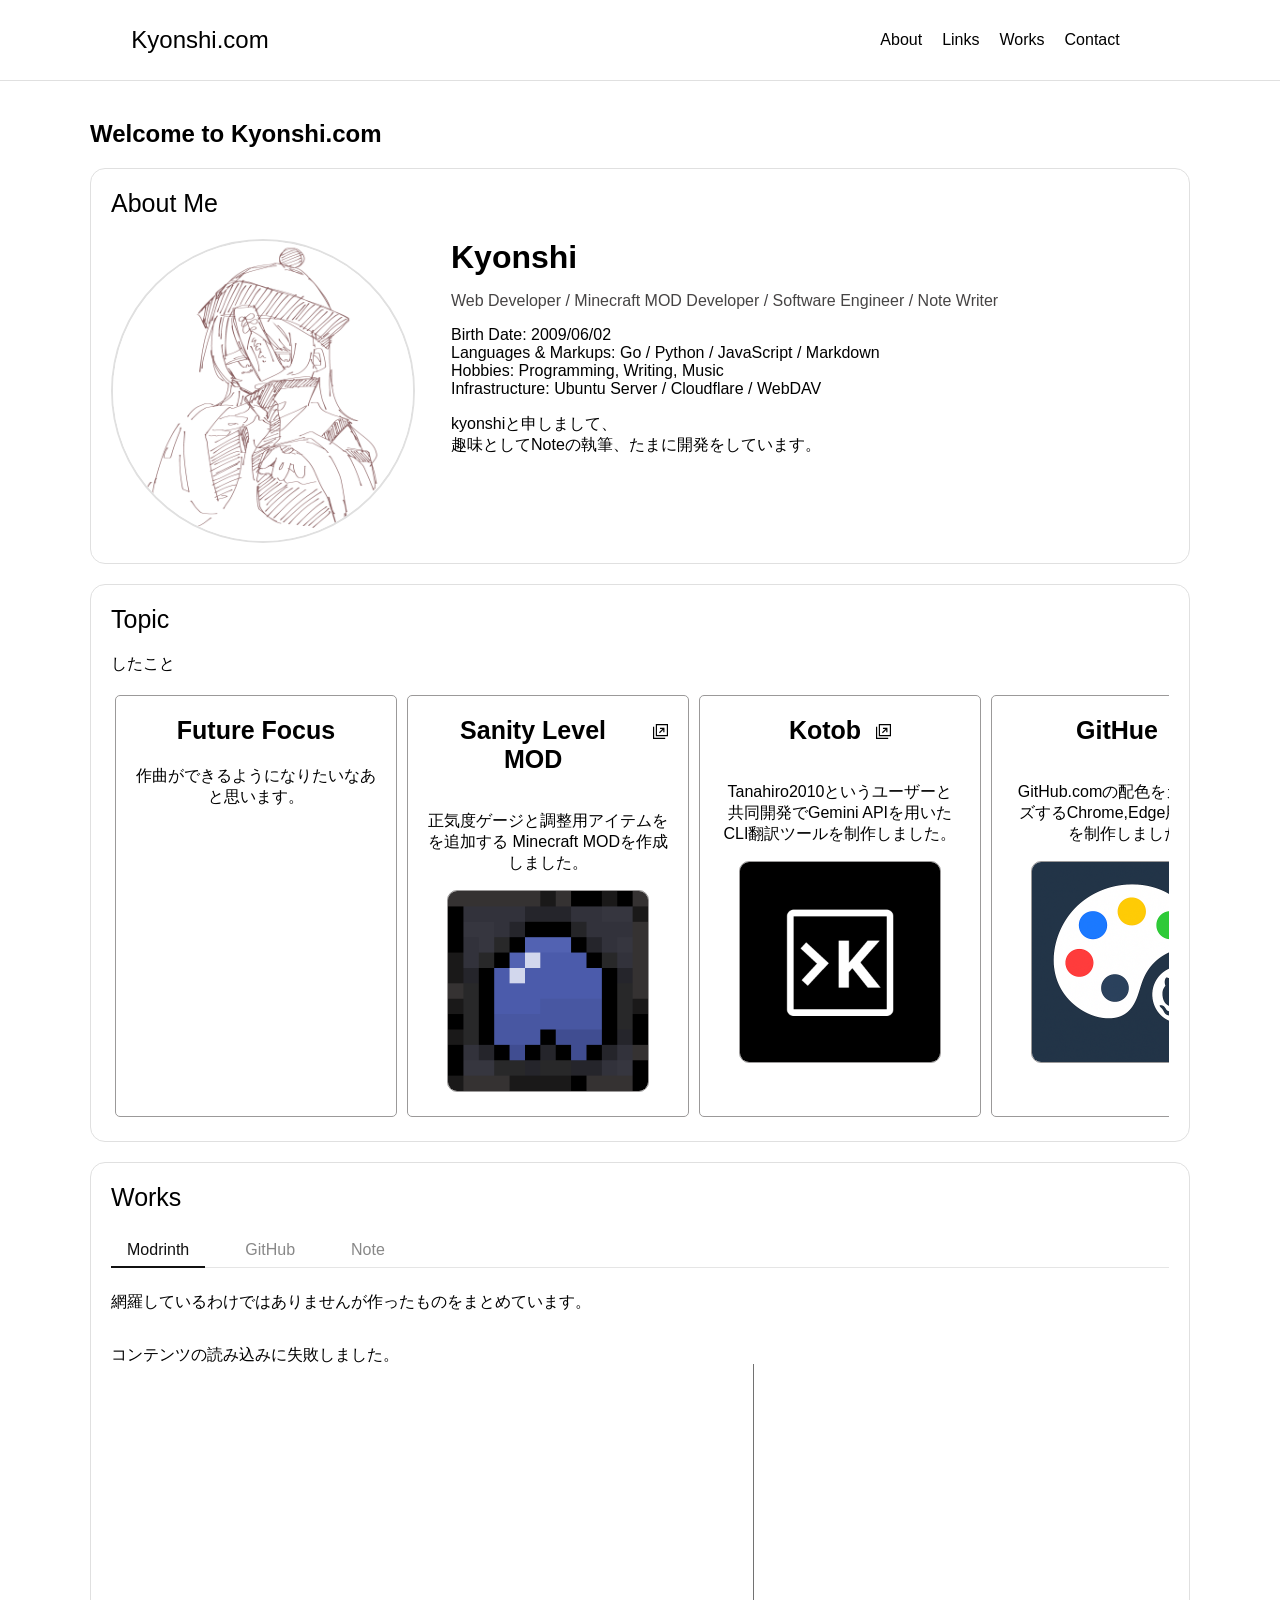
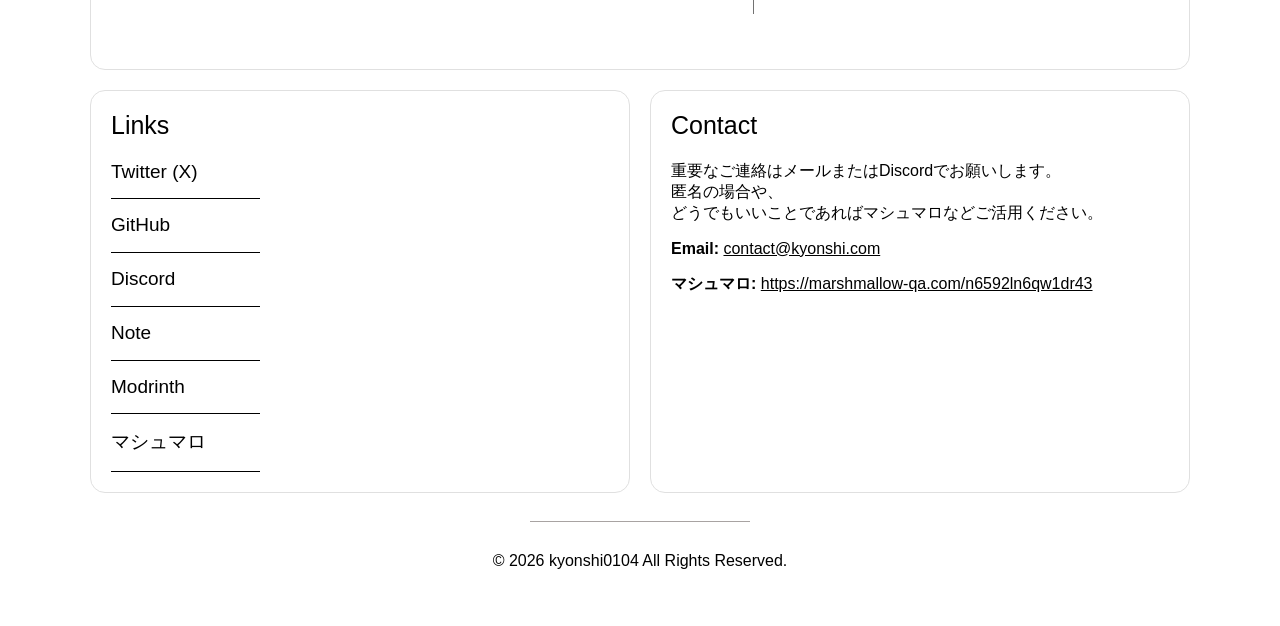
==== index.html @ 39fe0e41 "initial commit" ====
<!DOCTYPE html>
<html lang="ja">
<head>
    <title>Kyonshi / kyonshi0104</title>
    <meta charset="UTF-8">
    <meta name="viewport" content="width=device-width, initial-scale=1.0">
    <meta name="format-detection" content="telephone=no">

    <meta name="theme-color" content="#ffffff">
    <meta name="description" content="Kyonshi Official Website">

    <meta property="og:url" content="https://kyonshi.com/">
    <meta property="og:type" content="website">
    <meta property="og:title" content="Kyonshi">
    <meta property="og:description" content="Kyonshi Official Website">
    <meta property="og:site_name" content="Kyonshi's Home">
    <meta property="og:image" content="https://kyonshi.com/res/imgs/banner.png">

    <meta name="twitter:card" content="summary_large_image">
    <meta name="twitter:site" content="@kyonshi0104">
    <meta name="twitter:image" content="https://kyonshi.com/res/imgs/banner.png">

    <link rel="stylesheet" href="/css/common.css">
    <link rel="stylesheet" href="/css/about.css">
    <link rel="stylesheet" href="/css/links.css">
    <link rel="stylesheet" href="/css/works.css">
    <link rel="stylesheet" href="/css/topics.css">
    <link rel="stylesheet" href="/css/contact.css">
    <link rel="stylesheet" href="/css/color.css">
    <link rel="stylesheet" href="/css/scrollbar.css">
    <link rel="stylesheet" href="/css/mobile.css">

    <link rel="apple-touch-icon" sizes="180x180" href="/apple-touch-icon.png">
    <link rel="icon" type="image/png" sizes="32x32" href="/favicon-32x32.png">
    <link rel="icon" type="image/png" sizes="16x16" href="/favicon-16x16.png">
    <link rel="manifest" href="/site.webmanifest">

    <script src="/js/works.js"></script>
</head>
<body>
    <header class="mobile-none">
        <h1>Kyonshi.com</h1>
        <nav>
            <a href="#about">About</a>
            <a href="#links">Links</a>
            <a href="#works">Works</a>
            <a href="#contact">Contact</a>
        </nav>
    </header>
    <main>
        <h2>Welcome to Kyonshi.com</h2>
        <hr class="mobile-visible">
        <section id="about">
            <h2>About Me</h2>
            <div class="about-content">
                <div class="flip-image">
                    <img src="res/imgs/kyonshi.png" width="300px" height="300px" alt="Kyonshi" class="about-image img-front">
                    <img src="res/imgs/kyonshi-cat.png" width="300px" height="300px" alt="Kyonshi-cat" class="about-image img-back">
                </div>
                <div class="about-text">
                    <div class="about-name">
                        <h1>Kyonshi</h1>
                        <h1 class="about-cat">-cat</h1>
                    </div>
                    <p class="about-description">Web Developer / Minecraft MOD Developer / Software Engineer / Note Writer</p>
                    <ul>
                        <li>Birth Date: 2009/06/02</li>
                        <li class="mobile-none">Languages & Markups: Go / Python / JavaScript / Markdown</li>
                        <li>Hobbies: Programming, Writing, Music</li>
                        <li class="mobile-none">Infrastructure: Ubuntu Server / Cloudflare / WebDAV</li>
                    </ul>
                    <p>kyonshiと申しまして、<br>趣味としてNoteの執筆、<br class="mobile-visible">たまに開発をしています。</p>
                </div>
            </div>
        </section>
        <hr class="mobile-visible">
        <section>
            <h2>Topic</h2>
            <p>したこと</p>
            <div class="topic-cards">
                <div class="topic-card">
                    <h2>Future Focus</h2>
                    <p>作曲ができるようになりたいなあと思います。</p>
                </div>
                <a href="https://modrinth.com/mod/sanity-level" target="_blank" class="topic-card topic-link">
                    <div class="topic-linkicon">
                        <h2>Sanity Level MOD</h2>
                    </div>
                    <p>正気度ゲージと調整用アイテムをを追加する Minecraft MODを作成しました。</p>
                    <img src="/res/imgs/sanitylevel-logo.png">
                </a>
                <a href="https://kotob.kyonshi.com/" target="_blank" class="topic-card topic-link">
                    <div class="topic-linkicon">
                        <h2>Kotob</h2>
                    </div>
                    <p>Tanahiro2010というユーザーと共同開発でGemini APIを用いたCLI翻訳ツールを制作しました。</p>
                    <img src="/res/imgs/kotob-logo.png">
                </a>
                <a href="https://github.com/kyonshi0104/GitHue" target="_blank" class="topic-card topic-link">
                    <div class="topic-linkicon">
                        <h2>GitHue</h2>
                    </div>
                    <p>GitHub.comの配色をカスタマイズするChrome,Edge用拡張機能を制作しました。</p>
                    <img src="/res/imgs/githue-logo.png">
                </a>
                <div class="topic-card">
                    <h2>Infrastructure</h2>
                    <p>Ubuntu Serverを用いたサーバー構築やCloudflare tunnel、またはDDNSを用いた動的IPへの対応、<br>あとはWebDAVによるファイルサーバー運用などを行いました。</p>
                </div>
            </div>
        </section>
        <hr class="mobile-visible">
        <section id="works">
            <h2>Works</h2>
            <div class="works-tabs">
                <button class="works-tab active" data-platform="modrinth">Modrinth</button>
                <button class="works-tab" data-platform="github">GitHub</button>
                <button class="works-tab" data-platform="note">Note</button>
                <div class="tab-indicator"></div>
            </div>
            <p>網羅しているわけではありませんが作ったものをまとめています。</p>
            <div class="works-container">
                <div class="works-items">
                </div>
                <div class="line mobile-none"></div>
                <div class="works-description mobile-none">
                </div>
            </div>
        </section>
        <div class="split">
            <section id="links" class="mobile-none">
                <h2>Links</h2>
                <a href="https://x.com/kyonshi0104" target="_blank" class="link-item">
                    <h2>Twitter (X)</h2>
                    <span class="icon icon-twitter"></span>
                </a>
                <a href="https://github.com/kyonshi0104" target="_blank" class="link-item">
                    <h2>GitHub</h2>
                    <span class="icon icon-github"></span>
                </a>
                <a href="https://discord.com/users/1189807997669609552" target="_blank" class="link-item">
                    <h2>Discord</h2>
                    <span class="icon icon-discord"></span>
                </a>
                <a href="https://note.com/kyonshi0104" target="_blank" class="link-item">
                    <h2>Note</h2>
                    <span class="icon icon-note"></span>
                </a>
                <a href="https://modrinth.com/user/kyonshi0104" target="_blank" class="link-item">
                    <h2>Modrinth</h2>
                    <span class="icon icon-modrinth"></span>
                </a>
                <a href="https://marshmallow-qa.com/n6592ln6qw1dr43" target="_blank" class="link-item">
                    <h2>マシュマロ</h2>
                    <span class="icon icon-marshmallow"></span>
                </a>
            </section>
            <hr class="mobile-visible">
            <section id="contact">
            <h2>Contact</h2>
            <p>重要なご連絡はメールまたはDiscordでお願いします。<br>匿名の場合や、<br>どうでもいいことであればマシュマロなどご活用ください。</p>
            <p><b>Email:</b><br class="mobile-visible"> <a href="mailto:contact@kyonshi.com">contact@kyonshi.com</a></p>
            <p><b>マシュマロ:</b><br class="mobile-visible"> <a href="https://marshmallow-qa.com/n6592ln6qw1dr43">https://marshmallow-qa.com/n6592ln6qw1dr43</a></p>
            </section>
        </div>
        <hr>
        <footer>
            <div class="mobile-visible">
                <div class="footer-links">
                    <a href="https://x.com/kyonshi0104" target="_blank">
                        <span class="footer-twitter"></span>
                    </a>
                    <a href="https://github.com/kyonshi0104" target="_blank">
                        <span class="footer-github"></span>
                    </a>
                    <a href="https://discord.com/users/1189807997669609552" target="_blank">
                        <span class="footer-discord"></span>
                    </a>
                    <a href="https://note.com/kyonshi0104" target="_blank">
                        <span class="footer-note"></span>
                    </a>
                    <a href="https://modrinth.com/user/kyonshi0104" target="_blank">
                        <span class="footer-modrinth"></span>
                    </a>
                    <a href="https://marshmallow-qa.com/n6592ln6qw1dr43" target="_blank">
                        <span class="footer-marshmallow"></span>
                    </a>
                </div>
            </div>
            <p>© 2026 kyonshi0104 <span class="mobile-none">All Rights Reserved.</span></p>
        </footer>
    </main>
</body>
---- css/common.css ----
html,body {
    margin: 0;
    padding: 0;
    scroll-behavior: smooth;
}

body {
    background-color: var(--background-color);
    font-family: "Yu gothic Light", "Yu Gothic", "游ゴシック体", "游ゴシック", "YuGothic", "ヒラギノ角ゴ Pro W3", "Hiragino Kaku Gothic Pro", "メイリオ", Meiryo, sans-serif;
}

header {
    background-color: var(--background-color);
    position: fixed;
    display: grid;
    top: 0;
    left: 0;
    right: 0;
    width: 100%;
    height: 80px;
    grid-template-columns: 1fr 1fr 1fr 80px;
    grid-template-rows: 1fr;
    border-bottom: 1px solid #e0e0e0;
    text-align: center;
    z-index: 100;
}

header h1 {
    font-size: 24px;
    font-weight: 400;
    margin: 0;
    padding: 0;
    line-height: 80px;
}

header nav{
    display: flex;
    grid-column: 3;
    gap: 20px;
    justify-content: center;
    align-items: center;
}

header nav a {
    text-decoration: none;
    color: #000000;
    font-size: 16px;
    font-weight: 400;
    transition: color 0.3s ease;
}

header nav a:hover {
    color: #515f68;
}

main {
    margin: 0 auto;
    max-width: 1100px;
    margin-top: 80px;
    padding: 20px 40px 40px 40px;
}

section {
    scroll-margin-top: 80px;
    margin-bottom: 20px;
    padding: 20px;
    border: 1px solid #e0e0e0;
    border-radius: 15px;
}

section h2 {
    font-size: 25px;
    font-weight: 100;
    margin-top: 0;
}

.split {
    display: grid;
    grid-template-columns: 1fr 1fr;
    gap: 20px;
}

footer {
    margin-top: 30px;
    width: 100%;
    text-align: center;
}

/*-------------*/

@media (max-width:480px) {

    main {
        margin-top: 0;
        padding: 10px;
    }

    main h2 {
        margin-left: 10px;
        margin-bottom: 10px;
    }

    main > h2 {
        margin-bottom: 20px;
    }

    main p {
        margin-left: 10px;
        margin-top: 0;
    }

    section {
        border: none;
    }

    section > h2 {
        margin: 0;
        font-weight: bold;
    }

    .split {
        display: block;
        gap: 20px;
    }
}
---- css/about.css ----
.about-content {
    display: flex;
    gap: 40px;
    margin: auto;
}

.about-image {
    border-radius: 50%;
    object-fit: cover;
    border: 2px solid #e0e0e0;
}

.about-name {
    display: flex;
}

.about-cat {
    opacity: 0;
    transform: translateX(-50px);
    transition: all 0.4s ease;
}

.about-text ul {
    list-style-type: none;
    padding: 0;
}

.about-text h1 {
    margin: 0;
    font-size: 32px;
}

.about-description {
    color: var(--about-description-color);
}

.flip-image {
    width: 300px;
    position: relative;
    perspective: 1000px;
}

.flip-image img {
    width: 100%;
    height: auto;
    display: block;
    transition: transform 0.8s ease;
    backface-visibility: hidden;
}

.img-back {
    position: absolute;
    top: 0;
    left: 0;
    transform: rotateY(180deg);
}

.flip-image:hover .img-front {
    transform: rotateY(180deg) rotateZ(30deg);
}

.flip-image:hover .img-back {
    transform: rotateY(360deg) rotateZ(30deg);
}

.flip-image:hover ~ .about-text .about-name .about-cat {
    opacity: 1;
    transform: translateX(0px);
}

/*-------------*/

@media (max-width: 480px) {
    .about-content {
        display: block;
    }

    .flip-image {
        margin: auto;
    }
}
---- css/links.css ----
.link-item {
    display: block;
    text-decoration: none;
    color: inherit;
    position: relative;
    width: 30%;
    border-bottom: solid 1px black;
    transition: width 0.3s ease;

    cursor: pointer;
}

.link-item:hover {
    width: 80%;
}

.link-item::after {
    opacity: 0;
    position: absolute;
    content: "→";
    transform: translateX(-20px);
    right: 0;
    top: 20px;
    transition: all 0.3s ease-in-out;
}

.link-item:hover::after {
    opacity: 1;
    transform: translateX(0px);
}

.link-item h2 {
    font-size: 19px;
    margin-top: 15px;
}

.icon {
    position: absolute;
    right: 40px;
    top: 0;

    width: 60px;
    height: 60px;

    opacity: 0;
    transform: translateX(20px);
    transition: all 0.3s ease-in-out;

    -webkit-mask-size: contain;
    mask-size: contain;
    -webkit-mask-repeat: no-repeat;
    mask-repeat: no-repeat;
    -webkit-mask-position: center;
    mask-position: center;
}

.link-item:hover .icon {
    opacity: 1;
    transform: translateX(0px);
}

/*--------------------*/

.icon-twitter {
    -webkit-mask-image: url('/res/icons/x.svg');
    mask-image: url('/res/icons/x.svg');

    background: linear-gradient(to bottom, #000000 0%, rgba(29, 161, 242, 0) 100%);
}

.icon-github {
    -webkit-mask-image: url('/res/icons/github.svg');
    mask-image: url('/res/icons/github.svg');

    background: linear-gradient(to bottom, #181717 0%, rgba(29, 161, 242, 0) 100%);
}

.icon-discord {
    -webkit-mask-image: url('/res/icons/discord.svg');
    mask-image: url('/res/icons/discord.svg');

    background: linear-gradient(to bottom, #5865F2 0%, rgba(29, 161, 242, 0) 100%);
}

.icon-note {
    -webkit-mask-image: url('/res/icons/note.svg');
    mask-image: url('/res/icons/note.svg');

    background: linear-gradient(to bottom, #000000 0%, rgba(29, 161, 242, 0) 100%);
}

.icon-modrinth {
    -webkit-mask-image: url('/res/icons/modrinth.svg');
    mask-image: url('/res/icons/modrinth.svg');

    background: linear-gradient(to bottom, #00AF5C 0%, rgba(29, 161, 242, 0) 100%);
}

.icon-marshmallow {
    -webkit-mask-image: url('/res/icons/marshmallow.svg');
    mask-image: url('/res/icons/marshmallow.svg');

    background: linear-gradient(to bottom, #4c4c4c 0%, rgba(29, 161, 242, 0) 100%);
}

/*--------------*/

@media (hover: none) {
    .link-item {
        width: 100%;
    }

    .link-item::after,
    .link-item .icon {
        opacity: 1;
        transform: translateX(0px);
    }
    .icon {
        width: 40px;
        height: 40px;
    }

    .icon-note {
        width: 25px;
        height: 25px;
        top: auto;
        bottom: 15px;
        right: 47px;
    }
}
---- css/works.css ----
.works-container {
    display: grid;
    width: 100%;
    padding-left: 0;
    grid-template-columns: 60% 15px 40%;
}

.works-items {
    max-height: 300px;
    min-height: 0;
    overflow-y: scroll;
    overflow-x: hidden;
}

.works-item {
    display: block;
    text-decoration: none;
    color: inherit;
    position: relative;
    padding: 10px;
    padding-left: 20px;
    margin: 10px;
    margin-left: 0;
    border: 1px solid #9b9999;
    border-radius: 5px;
    overflow: hidden;
}

.works-item p , .works-item h2 {
    color: inherit;
    transition: color 0.3s ease;
}

.works-item:hover p, .works-item:hover h2 {
    color:#e6e4e4
}

.works-item .works-image {
    position: absolute;
    object-fit: cover;
    top: 0;
    left: 0;
    width: 100%;
    height: 100%;
    opacity: 0;
    transition: opacity 0.3s ease-in-out;
    z-index: -1;
}

.works-item:hover .works-image {
    opacity: 0.8;

}

.works-date {
    text-decoration: underline;
}

.works-platform {
    position: absolute;
    bottom: 0;
    right: 20px;
    color: #515f68;
}

.line {
    border-left: solid 1px #727272;
    margin: auto;
    height: 250px;
}

.logo {
    position: absolute;
    right: 70px;
    bottom: 0;

    width: 130px;
    height: 130px;

    transform: translateX(20px);
    transition: all 0.3s ease-in-out;

    -webkit-mask-size: contain;
    mask-size: contain;
    -webkit-mask-repeat: no-repeat;
    mask-repeat: no-repeat;
    -webkit-mask-position: center;
    mask-position: center;
}

.logo::before,
.logo::after {
    content: '';
    position: absolute;
    inset: 0;
    transition: opacity 0.3s ease-in-out;
}

.logo::after {
    background: linear-gradient(135deg, #e6e4e4 0%, rgba(29, 161, 242, 0) 100%);
    opacity: 0;
}

.works-item:hover .logo {
    transform: translateX(0px);
}

.works-item:hover .logo::before {
    opacity: 0;
}
.works-item:hover .logo::after {
    opacity: 1;
}

/*---------------------*/

.works-description {
    height: 300px;
    padding: 10px;
}

.works-description img {
    object-fit: cover;
    width: 90%;
    max-height: 150px;
    border-radius: 10px;
}

/*---------------------*/

.works-tabs {
    display: flex;
    gap: 24px;
    margin-bottom: 24px;
    border-bottom: 1px solid #e5e5e5;
    position: relative;
}

.works-tab {
    background: none;
    border: none;
    padding: 8px 16px;
    font-size: 16px;
    color: #888;
    cursor: pointer;
    transition: color 0.3s ease;
}

.works-tab.active {
    color: #111;
}

.tab-indicator {
    position: absolute;
    bottom: -1px;
    left: 0;
    height: 2px;
    background-color: #111;
    transition: transform 0.3s ease-in-out, width 0.3s ease-in-out;
    width: 0;
}

.works-items {
    transition: opacity 0.3s ease-in-out, transform 0.3s ease-in-out;
    opacity: 1;
    transform: translateY(0);
}

.works-items.fade-out {
    opacity: 0;
    transform: translateY(10px);
}

/*-------------*/

.logo-github {
    -webkit-mask-image: url('/res/icons/github.svg');
    mask-image: url('/res/icons/github.svg');
}

.logo-note {
    -webkit-mask-image: url('/res/icons/note.svg');
    mask-image: url('/res/icons/note.svg');

    width: 90px;
    height: 90px;
}

.logo-modrinth {
    -webkit-mask-image: url('/res/icons/modrinth.svg');
    mask-image: url('/res/icons/modrinth.svg');
}

.logo-github::before {
    background: linear-gradient(135deg, #181717 0%, rgba(29, 161, 242, 0) 100%);
    opacity: 1;
}

.logo-note::before {
    background: linear-gradient(to bottom, #000000 0%, rgba(29, 161, 242, 0) 100%);
    opacity: 1;
}

.logo-modrinth::before {
    background: linear-gradient(to bottom, #00AF5C 0%, rgba(29, 161, 242, 0) 100%);
    opacity: 1;
}

/*-------------*/

@media (hover: none) {
    .works-item .logo {
        transform: translateX(0px);
    }

    .works-item .logo::before {
        opacity: 0;
    }
    .works-items .logo::after {
        opacity: 1;
    }

    .works-item .works-image {
        opacity: 0.8;
    }

    .works-item p, .works-item h2 {
        color:#e6e4e4
    }

    .logo {
        right: 30px;
        width: 90px;
        height: 90px;
    }

    .works-items {
        width: 100%;
        margin-left: 10px;
        padding: 0;
    }

    .works-container {
        grid-template-columns: 100% 0 0;
    }
}

@media (max-width: 480px) {
    .works-item h2 {
        font-size: 20px;
    }
    .works-item p {
        font-size: small;
    }

    .works-item {
        padding-left: 10px;
    }
}
---- css/topics.css ----
.topic-cards {
    display: flex;
    gap: 10px;
    padding: 4px;
    overflow-x: auto;
}

.topic-card {
    border: 1px solid #9b9999;
    padding: 20px;
    border-radius: 5px;
    width: 240px;
    text-align: center;
    transition: transform 0.2s ease, box-shadow 0.2s ease;
    flex-shrink: 0;
}

.topic-link {
    display: block;
    text-decoration: none;
    color: inherit;
}

.topic-linkicon {
    display: flex;
    width: fit-content;
    margin:auto;
    gap: 15px;
}

.topic-linkicon::after {
    content: url(/res/icons/link.svg);
    width: 15px;
    height: 15px;
    margin-top: 8px;
}

.topic-card:hover {
    transform: translate(3px,-3px);
    box-shadow: -3px 3px 5px 0 #9b9999;
}

.topic-card h2 {
    font-weight: bold;
}

.topic-card img {
    border: 1px solid #9b9999;
    object-fit: contain;
    width: 200px;
    border-radius: 10px;
}

.topic-cards::-webkit-scrollbar-thumb {
    border-radius: 5px;
}
---- css/contact.css ----
#contact a {
    color: inherit;
    transition: color 0.3s ease;
}

#contact a:hover {
    color: #515f68;
}
---- css/color.css ----
:root {
    --background-color: #ffffff;
    --about-description-color: #464444;
}
---- css/scrollbar.css ----
::-webkit-scrollbar {
    width: 4px;
    border-radius: 0;
}

::-webkit-scrollbar-track {
    background: transparent;
}


::-webkit-scrollbar-thumb {
    background: #bebebe83;
    border-radius: 0;
    width: 4px;
    height: 4px;

}

body::-webkit-scrollbar-thumb {
    background: #85858583;
}
---- css/mobile.css ----
hr {
    border: none;
    border-top: 1px solid #979190d5;
    width: 20%;
}

.mobile-visible {
    display: none;
}

/*-------------*/

.footer-links {
    display: flex;
    justify-content: center;
    gap: 15px;
    margin-bottom: 10px;
}

.footer-links > a {
    position: relative;
    width: 22px;
    height: 22px;
}

.footer-links > a > span {
    position: absolute;
    inset: 0;

    transition: all 0.3s ease-in-out;
    background-color: #969595;

    -webkit-mask-size: contain;
    mask-size: contain;
    -webkit-mask-repeat: no-repeat;
    mask-repeat: no-repeat;
    -webkit-mask-position: center;
    mask-position: center;
}

.footer-twitter {
    -webkit-mask-image: url('/res/icons/x.svg');
    mask-image: url('/res/icons/x.svg');
}

.footer-github {
    -webkit-mask-image: url('/res/icons/github.svg');
    mask-image: url('/res/icons/github.svg');
}

.footer-discord {
    -webkit-mask-image: url('/res/icons/discord.svg');
    mask-image: url('/res/icons/discord.svg');
}

.footer-note {
    -webkit-mask-image: url('/res/icons/note.svg');
    mask-image: url('/res/icons/note.svg');
    width: 15px;
    height: 15px;
    margin: auto;
}

.footer-modrinth {
    -webkit-mask-image: url('/res/icons/modrinth.svg');
    mask-image: url('/res/icons/modrinth.svg');
}

.footer-marshmallow {
    -webkit-mask-image: url('/res/icons/marshmallow.svg');
    mask-image: url('/res/icons/marshmallow.svg');
}

/*-------------*/

@media (max-width:480px) {
    .mobile-none {
        display: none;
    }

    .mobile-visible {
        display: block;
    }

    footer > p {
        font-size: small;
    }
}
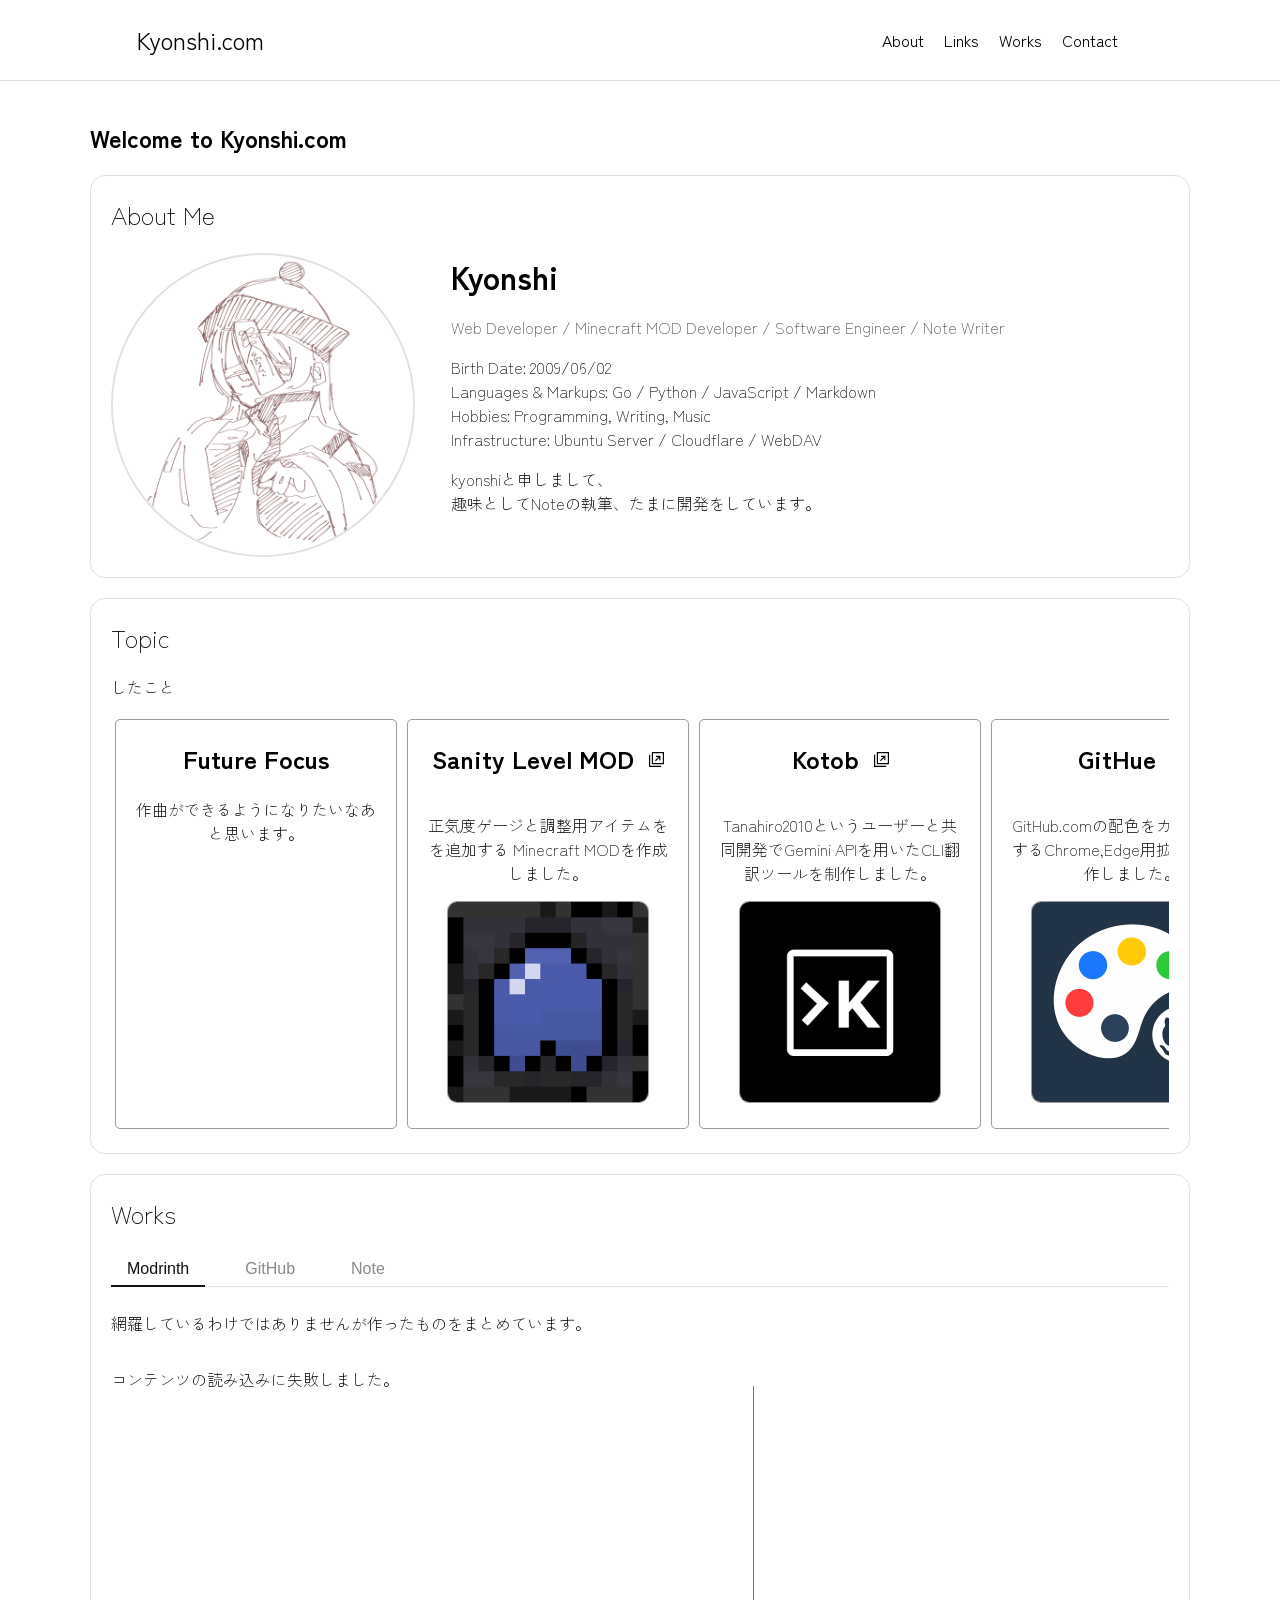
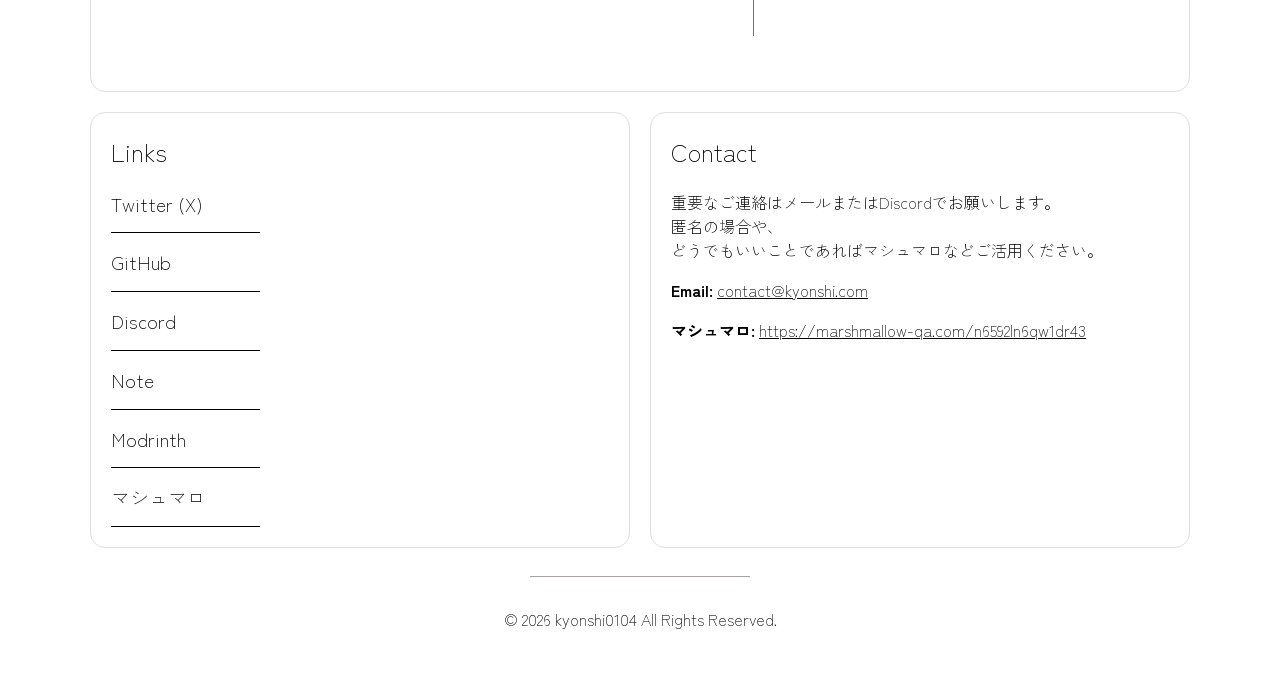
==== commit bf81c6a4: "補完用フォントをZen Kaku Gothic Newに変更" ====
--- a/index.html
+++ b/index.html
@@ -26,9 +26,12 @@
     <link rel="stylesheet" href="/css/works.css">
     <link rel="stylesheet" href="/css/topics.css">
     <link rel="stylesheet" href="/css/contact.css">
-    <link rel="stylesheet" href="/css/color.css">
     <link rel="stylesheet" href="/css/scrollbar.css">
     <link rel="stylesheet" href="/css/mobile.css">
+
+    <link rel="preconnect" href="https://fonts.googleapis.com">
+    <link rel="preconnect" href="https://fonts.gstatic.com" crossorigin>
+    <link href="https://fonts.googleapis.com/css2?family=Zen+Kaku+Gothic+New:wght@300;400&display=swap" rel="stylesheet">
 
     <link rel="apple-touch-icon" sizes="180x180" href="/apple-touch-icon.png">
     <link rel="icon" type="image/png" sizes="32x32" href="/favicon-32x32.png">
--- a/css/common.css
+++ b/css/common.css
@@ -5,12 +5,13 @@
 }
 
 body {
-    background-color: var(--background-color);
-    font-family: "Yu gothic Light", "Yu Gothic", "游ゴシック体", "游ゴシック", "YuGothic", "ヒラギノ角ゴ Pro W3", "Hiragino Kaku Gothic Pro", "メイリオ", Meiryo, sans-serif;
+    background-color: #ffffff;
+    font-family: "Yu gothic Light", "Zen Kaku Gothic New", sans-serif;
+    font-weight: 300;
 }
 
 header {
-    background-color: var(--background-color);
+    background-color: #ffffff;
     position: fixed;
     display: grid;
     top: 0;
@@ -22,7 +23,7 @@
     grid-template-rows: 1fr;
     border-bottom: 1px solid #e0e0e0;
     text-align: center;
-    z-index: 100;
+    z-index: 1000;
 }
 
 header h1 {
--- a/css/about.css
+++ b/css/about.css
@@ -31,7 +31,7 @@
 }
 
 .about-description {
-    color: var(--about-description-color);
+    color: #464444;
 }
 
 .flip-image {
--- a/css/links.css
+++ b/css/links.css
@@ -59,7 +59,7 @@
     transform: translateX(0px);
 }
 
-/*--------------------*/
+/*-------------*/
 
 .icon-twitter {
     -webkit-mask-image: url('/res/icons/x.svg');
@@ -103,7 +103,7 @@
     background: linear-gradient(to bottom, #4c4c4c 0%, rgba(29, 161, 242, 0) 100%);
 }
 
-/*--------------*/
+/*-------------*/
 
 @media (hover: none) {
     .link-item {
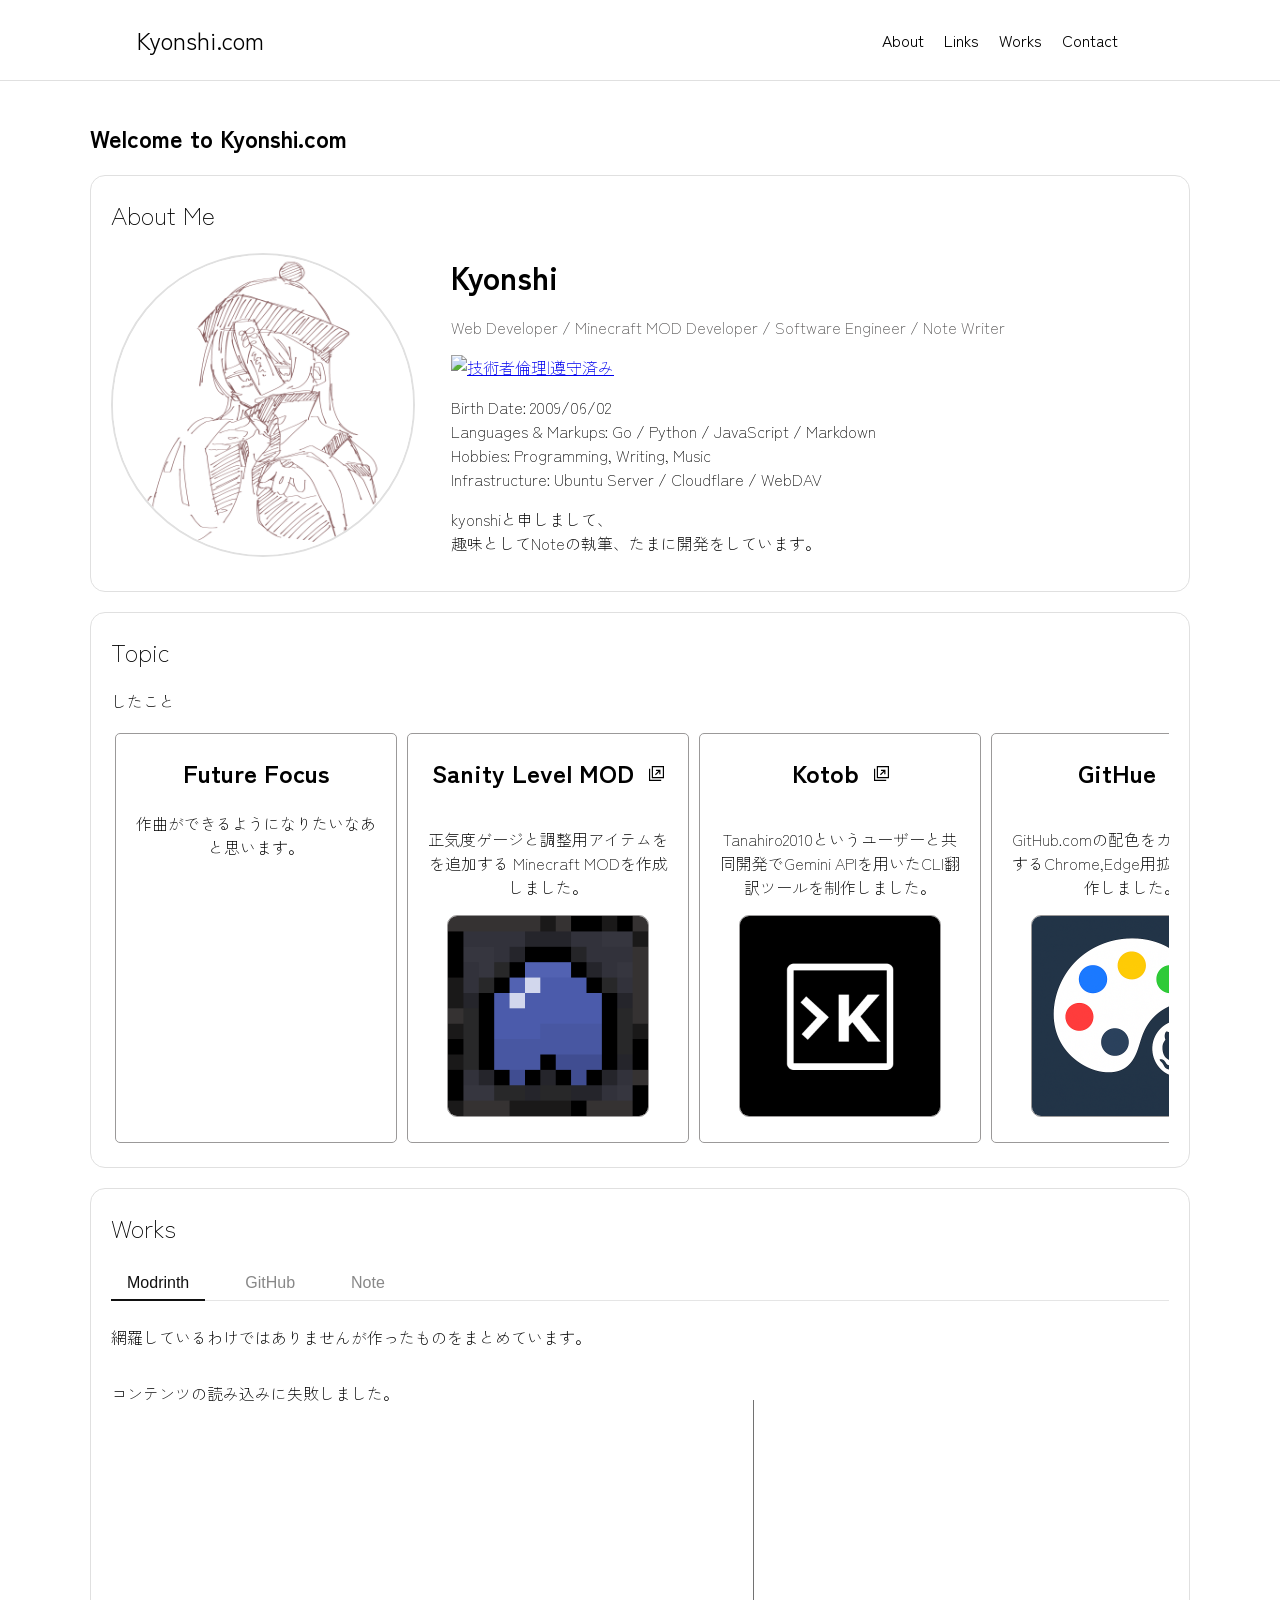
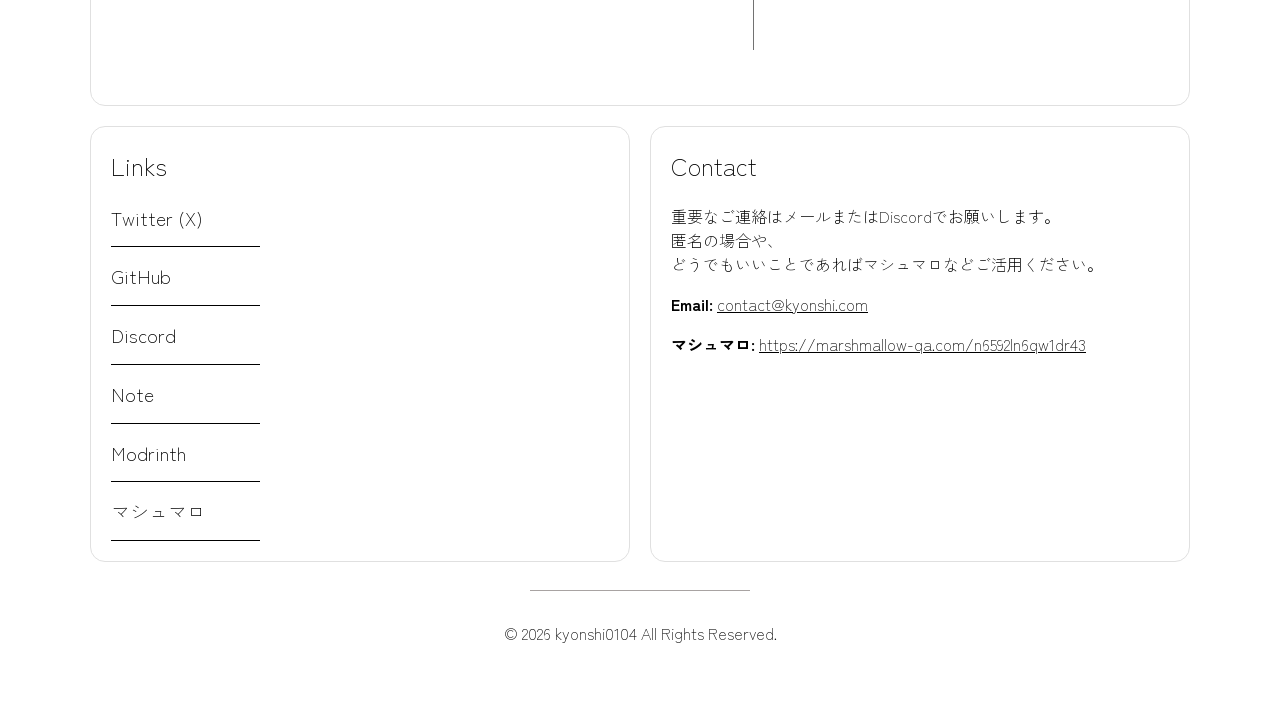
==== commit cf426ce1: "技術者倫理に遵守" ====
--- a/index.html
+++ b/index.html
@@ -66,7 +66,10 @@
                         <h1 class="about-cat">-cat</h1>
                     </div>
                     <p class="about-description">Web Developer / Minecraft MOD Developer / Software Engineer / Note Writer</p>
-                    <ul>
+                    <div class="about-badge">
+                        <a href="https://gijutsusharin.li"><img src="https://gijutsusharin.li/badge.svg" alt="技術者倫理|遵守済み" height="20"></a>
+                    </div>
+                        <ul>
                         <li>Birth Date: 2009/06/02</li>
                         <li class="mobile-none">Languages & Markups: Go / Python / JavaScript / Markdown</li>
                         <li>Hobbies: Programming, Writing, Music</li>
--- a/css/about.css
+++ b/css/about.css
@@ -68,6 +68,12 @@
     transform: translateX(0px);
 }
 
+.about-badge {
+    display: flex;
+    gap: 10px;
+    flex-wrap: wrap;
+}
+
 /*-------------*/
 
 @media (max-width: 480px) {
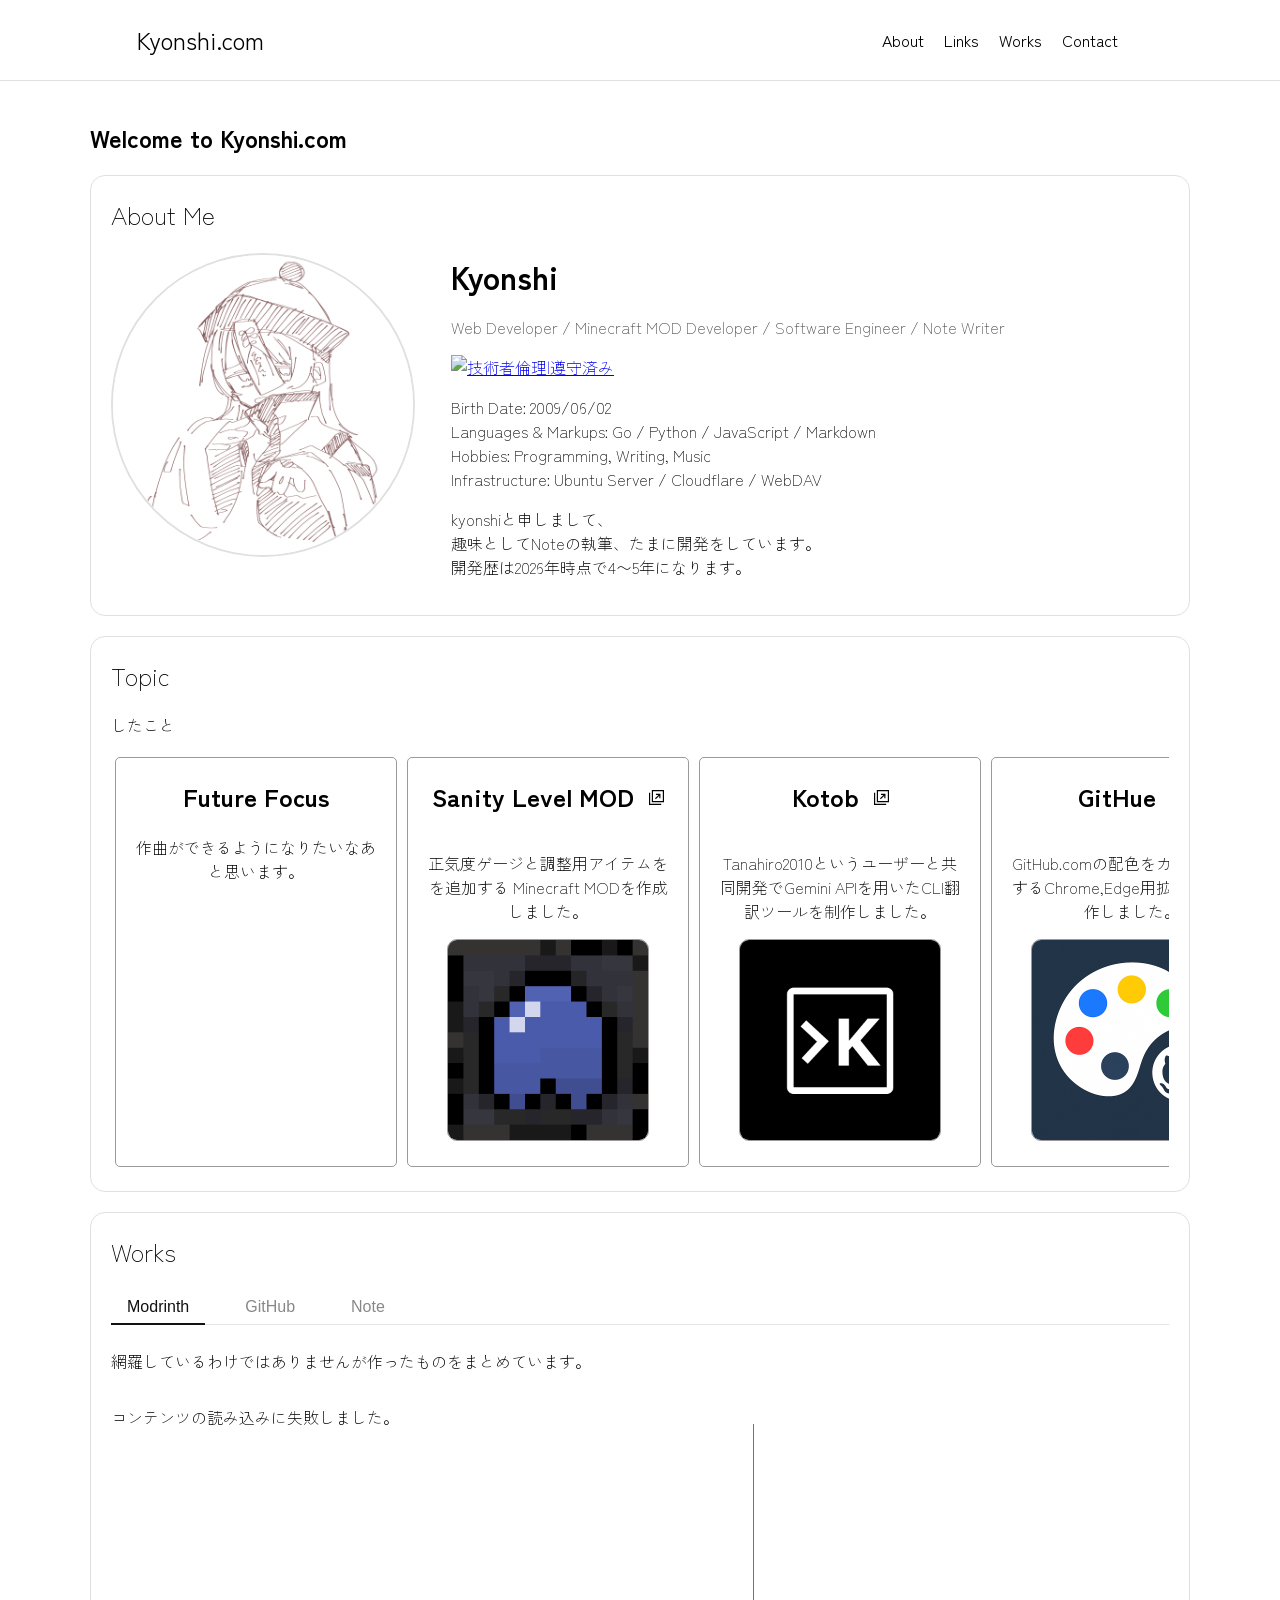
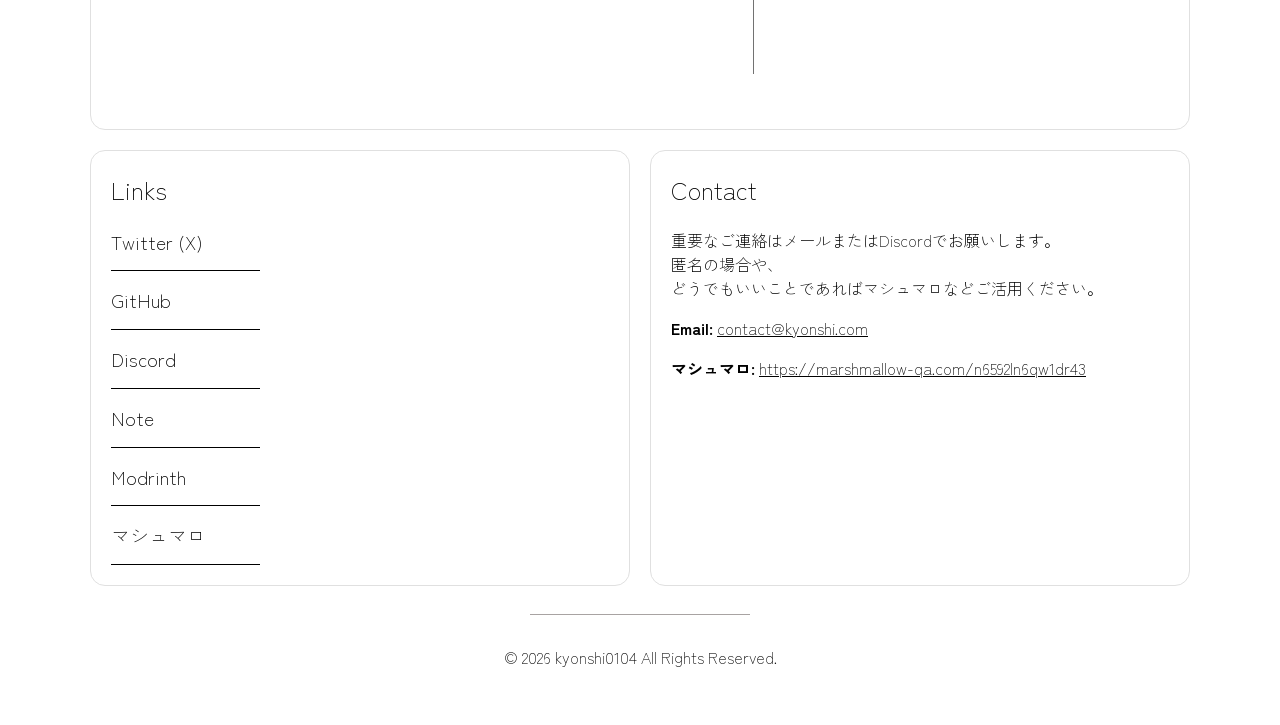
==== commit da461fd9: "プロフィールに開発歴を追記" ====
--- a/index.html
+++ b/index.html
@@ -75,7 +75,7 @@
                         <li>Hobbies: Programming, Writing, Music</li>
                         <li class="mobile-none">Infrastructure: Ubuntu Server / Cloudflare / WebDAV</li>
                     </ul>
-                    <p>kyonshiと申しまして、<br>趣味としてNoteの執筆、<br class="mobile-visible">たまに開発をしています。</p>
+                    <p>kyonshiと申しまして、<br>趣味としてNoteの執筆、<br class="mobile-visible">たまに開発をしています。<br>開発歴は2026年時点で4〜5年になります。</p>
                 </div>
             </div>
         </section>
